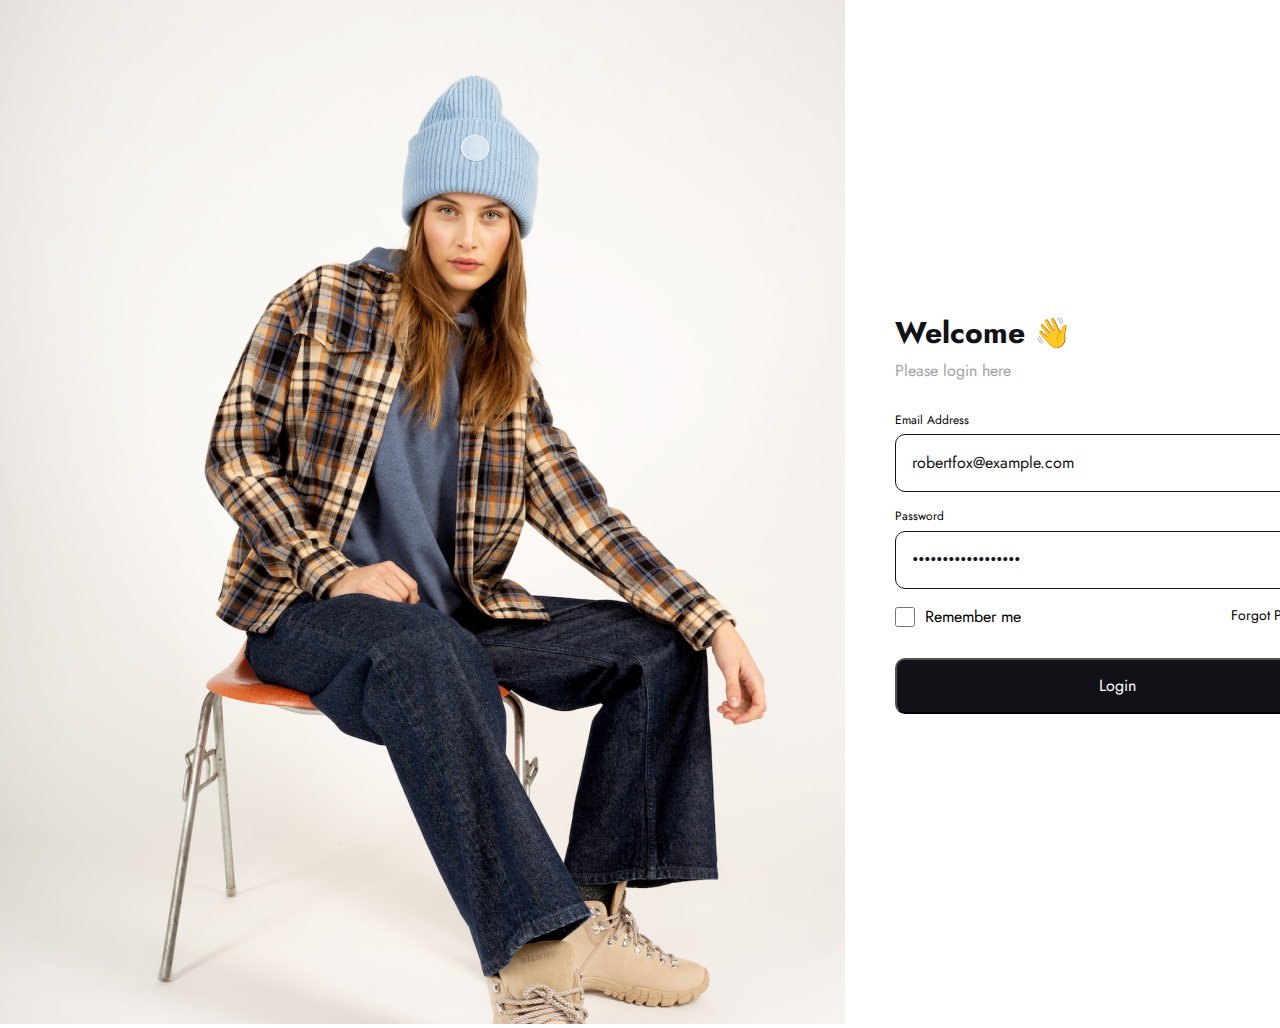
==== index.html @ acb813b8 "Сделана страница регистрации" ====
<!DOCTYPE html>
<html lang="en">
  <head>
    <meta charset="UTF-8" />
    <meta name="viewport" content="width=device-width, initial-scale=1.0" />
    <link rel="stylesheet" href="/CSS/style.css" />
    <title>Document</title>
  </head>
  <body>
    <main class="login">
      <div class="log_pic">
        <img src="./img/login.png" alt="login" />
      </div>
      <div class="login_form">
        <div class="log_text">
          <span class="log_text_1"> Welcome 👋 </span>
          <span class="log_text_2"> Please login here </span>
        </div>
        <div class="log_form">
          <div>
            <p class="email_text">Email Address</p>
            <input
              class="email"
              type="email"
              placeholder="robertfox@example.com"
            />
          </div>
          <div>
            <p class="email_text">Password</p>
            <input
              class="email" id="password"
              type="password"
              placeholder="••••••••••••••••••"
            />
          </div>
          <div class="check">
            <div class="checkbox">
            <input type="checkbox" id="input_check"/>
            <p>Remember me</p>
            </div>
            <p class="forgotpass">Forgot Password?</p>
          </div>
        </div>
        <div>
          <button class="btn"><p class="btn_text">Login</p></button>
        </div>
      </div>
    </main>
    <script src="/JS/script.js"></script>
  </body>
</html>
---- CSS/style.css ----
@import url("https://fonts.googleapis.com/css2?family=Jost:ital,wght@0,100..900;1,100..900&family=Open+Sans:ital,wght@0,300..800;1,300..800&display=swap");
@import url("https://fonts.googleapis.com/css2?family=Jost:ital,wght@0,100..900;1,100..900&family=Open+Sans:ital,wght@0,300..800;1,300..800&family=Poppins:ital,wght@0,100;0,200;0,300;0,400;0,500;0,600;0,700;0,800;0,900;1,100;1,200;1,300;1,400;1,500;1,600;1,700;1,800;1,900&display=swap");

* {
  margin: 0;
  padding: 0;
  font-style: normal;
}

.login {
  display: flex;
  flex-direction: row;
  width: 1440px;
  height: 1024px;
  justify-content: flex-start;
  background-color: white;
}

.log_pic {
  width: 845px;
  height: 1024px;
}

.login_form {
  display: flex;
  flex-direction: column;
  width: 445px;
  height: 403px;
  margin-top: 311px;
  margin-left: 50px;
  gap: 30px;
  justify-content: space-between;
}

.log_text {
  display: flex;
  width: 100%;
  height: 71px;
  gap: 5px;
  flex-direction: column;
}

.log_text_1 {
  font-family: Jost;
  font-size: 30px;
  font-weight: 700;
  line-height: 43.35px;
  text-align: left;
  text-underline-position: from-font;
  text-decoration-skip-ink: none;
  color: #131118;
}

.log_text_2 {
  font-family: Jost;
  font-size: 16px;
  font-weight: 400;
  line-height: 23.12px;
  text-align: left;
  text-underline-position: from-font;
  text-decoration-skip-ink: none;
  color: #a4a1aa;
}

.log_form {
  display: flex;
  width: 445px;
  height: 216px;
  gap: 16px;
  flex-direction: column;
  justify-content: flex-start;
}

.email_text {
  font-family: Jost;
  font-size: 12px;
  font-weight: 400;
  line-height: 17.34px;
  text-align: left;
  text-underline-position: from-font;
  text-decoration-skip-ink: none;
  margin-bottom: 0px;
}

.email {
  width: 445px;
  height: 56px;
  margin-top: 5px;
  border-radius: 10px;
  border: 1px solid #131118;
}

.email::placeholder {
  font-family: Jost;
  font-size: 16px;
  font-weight: 400;
  line-height: 23.12px;
  text-align: left;
  text-underline-position: from-font;
  text-decoration-skip-ink: none;
  color: #131118;
  padding: 16px 16px 17px 16px;
}

#password::placeholder {
  font-family: Poppins;
  font-size: 16px;
  font-weight: 400;
  line-height: 24px;
  text-align: left;
  text-underline-position: from-font;
  text-decoration-skip-ink: none;
  color: #131118;
}

.check {
  display: flex;
  width: 100%;
  height: 24px;
  flex-direction: row;
  justify-content: space-between;
}

.checkbox {
  display: flex;
  width: 150px;
  height: 24px;
  padding: 0px 16px 0px 0px;
  gap: 10px;
  align-items: center;
  font-family: Jost;
  font-size: 16px;
  font-weight: 400;
  line-height: 23.12px;
  text-align: left;
  text-underline-position: from-font;
  text-decoration-skip-ink: none;
}

#input_check {
  width: 20px;
  height: 20px;
}
#input_check:checked{
  accent-color: #131118;
}

.forgotpass {
  font-family: Jost;
  font-size: 14px;
  font-weight: 400;
  line-height: 20.23px;
  text-align: right;
  text-underline-position: from-font;
  text-decoration-skip-ink: none;
}

.btn {
  display: flex;
  width: 445px;
  height: 56px;
  gap: 10px;
  border-radius: 10px;
  background-color: #131118;
  justify-content: center;
  align-items: center;
}

.btn_text {
  padding: 20px;
  font-family: Jost;
  font-size: 16px;
  font-weight: 400;
  line-height: 23.12px;
  text-align: left;
  text-underline-position: from-font;
  text-decoration-skip-ink: none;
  color: white;
}
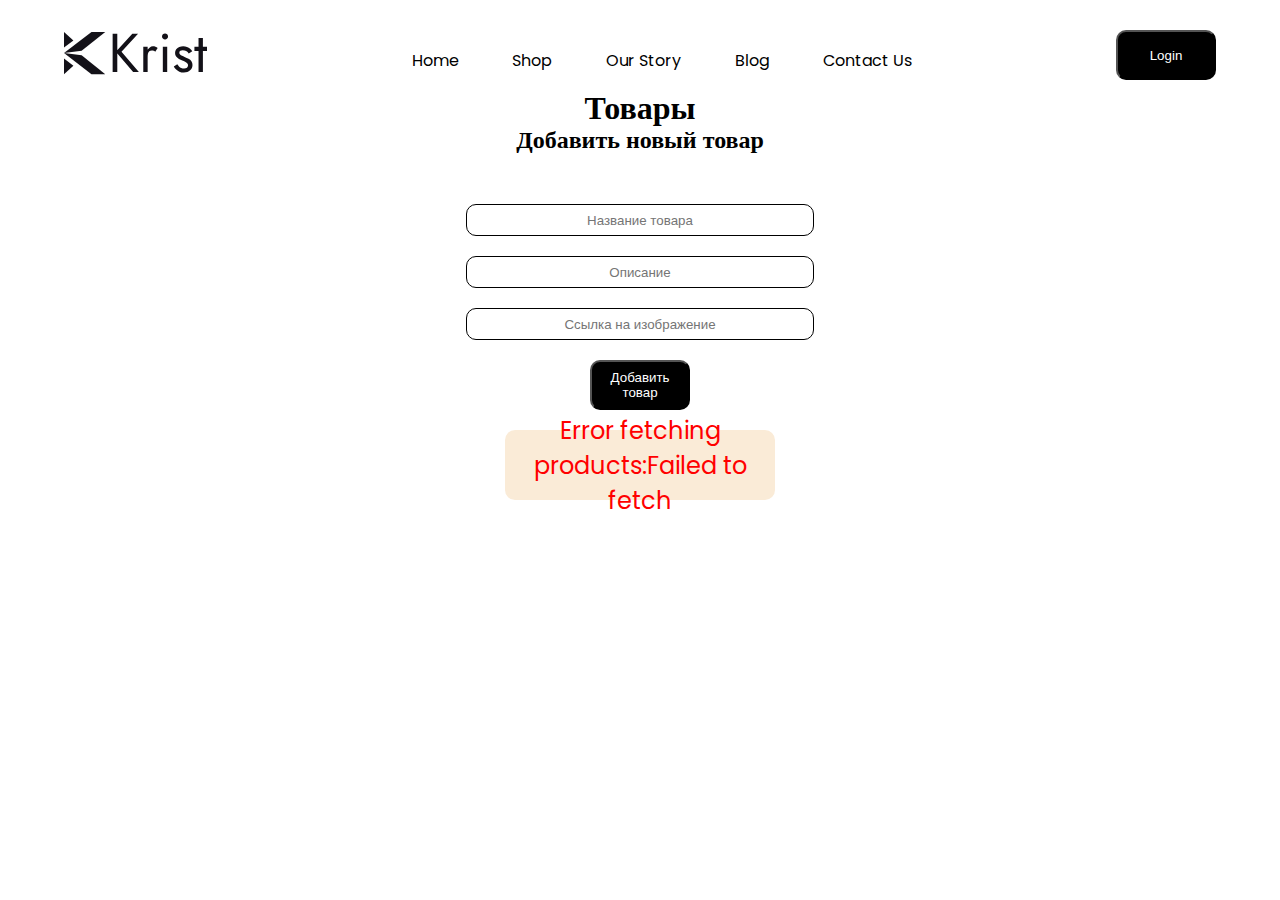
==== commit 964c26a0: "Сделана часть работы" ====
--- a/index.html
+++ b/index.html
@@ -7,45 +7,59 @@
     <title>Document</title>
   </head>
   <body>
-    <main class="login">
-      <div class="log_pic">
-        <img src="./img/login.png" alt="login" />
-      </div>
-      <div class="login_form">
-        <div class="log_text">
-          <span class="log_text_1"> Welcome 👋 </span>
-          <span class="log_text_2"> Please login here </span>
+    <main>
+      <header>
+        <div>
+          <a href="#"><img src="/img/Logo + Text.svg" alt="logo" /></a>
         </div>
-        <div class="log_form">
-          <div>
-            <p class="email_text">Email Address</p>
-            <input
-              class="email"
-              type="email"
-              placeholder="robertfox@example.com"
-            />
-          </div>
-          <div>
-            <p class="email_text">Password</p>
-            <input
-              class="email" id="password"
-              type="password"
-              placeholder="••••••••••••••••••"
-            />
-          </div>
-          <div class="check">
-            <div class="checkbox">
-            <input type="checkbox" id="input_check"/>
-            <p>Remember me</p>
-            </div>
-            <p class="forgotpass">Forgot Password?</p>
-          </div>
+        <div class="header_menu">
+          <a href="/html/login.html">Home</a>
+          <a href="">Shop</a>
+          <a href="">Our Story</a>
+          <a href="">Blog</a>
+          <a href="">Contact Us</a>
         </div>
-        <div>
-          <button class="btn"><p class="btn_text">Login</p></button>
+        <div class="log">
+          <a href=""><img src="" alt="" /></a
+          ><a href=""><img src="" alt="" /></a
+          ><a href=""><img src="" alt="" /></a>
+          <button
+            class="btn_login"
+            onclick="document.location='html/login.html'"
+          >
+            Login
+          </button>
         </div>
-      </div>
+      </header>
+      <section class="products">
+        <h1>Товары</h1>
+        <h2>Добавить новый товар</h2>
+        <form id="product_form">
+          <input
+            type="text"
+            id="productName"
+            placeholder="Название товара"
+            required
+          />
+          <input
+            type="text"
+            id="productDescription"
+            placeholder="Описание"
+            required
+          />
+          <input
+            type="text"
+            id="productImage"
+            placeholder="Ссылка на изображение"
+            required
+          />
+          <button type="submit" class="btn_login">Добавить товар</button>
+        </form>
+        <div id="message" style="display: none"></div>
+        <div id="product_list"></div>
+      </section>
+      <footer></footer>
     </main>
-    <script src="/JS/script.js"></script>
+    <script src="/JS/main.js"></script>
   </body>
 </html>
--- a/CSS/style.css
+++ b/CSS/style.css
@@ -1,4 +1,3 @@
-@import url("https://fonts.googleapis.com/css2?family=Jost:ital,wght@0,100..900;1,100..900&family=Open+Sans:ital,wght@0,300..800;1,300..800&display=swap");
 @import url("https://fonts.googleapis.com/css2?family=Jost:ital,wght@0,100..900;1,100..900&family=Open+Sans:ital,wght@0,300..800;1,300..800&family=Poppins:ital,wght@0,100;0,200;0,300;0,400;0,500;0,600;0,700;0,800;0,900;1,100;1,200;1,300;1,400;1,500;1,600;1,700;1,800;1,900&display=swap");
 
 * {
@@ -7,173 +6,165 @@
   font-style: normal;
 }
 
-.login {
+body {
+  display: flex;
+  max-width: 1440px;
+  flex-direction: column;
+  max-height: 100%;
+}
+
+main {
+  max-width: 1440px;
+  display: flex;
+  flex-direction: column;
+  justify-content: flex-start;
+  align-items: center;
+}
+
+header {
+  display: flex;
+  width: 90%;
+  height: 70px;
+  flex-direction: row;
+  justify-content: space-between;
+  align-items: center;
+  margin-top: 20px;
+}
+
+.header_menu {
   display: flex;
   flex-direction: row;
-  width: 1440px;
-  height: 1024px;
-  justify-content: flex-start;
-  background-color: white;
+  width: 500px;
+  height: 100%;
+  align-items: center;
+  justify-content: space-between;
+  gap: 30px;
+  margin-top: 10px;
 }
 
-.log_pic {
-  width: 845px;
-  height: 1024px;
+.header_menu > a {
+  text-decoration: none;
+  color: black;
+  font-size: 16px;
+  font-weight: 400;
+  font-family: Poppins;
 }
 
-.login_form {
+.log {
+  display: flex;
+  flex-direction: row;
+  justify-content: space-between;
+  align-items: center;
+}
+
+.btn_login {
+  display: flex;
+  width: 100px;
+  height: 50px;
+  background-color: black;
+  color: white;
+  align-items: center;
+  justify-content: center;
+  border-radius: 10px;
+}
+
+.products {
+  display: flex;
+  flex-wrap: wrap;
+  width: 100%;
+  justify-content: center;
+  flex-direction: column;
+  align-items: center;
+}
+
+#product_form {
+  display: flex;
+  width: 90%;
+  flex-direction: column;
+  margin-top: 50px;
+  gap: 20px;
+  align-items: center;
+}
+
+#product_form > input {
+  display: flex;
+  border: 1px solid black;
+  width: 30%;
+  height: 30px;
+  text-align: center;
+  border-radius: 10px;
+}
+
+#product_list {
+  display: flex;
+  flex-wrap: wrap;
+  width: 90%;
+  justify-content: center;
+  margin-top: 50px;
+  gap: 50px;
+  margin-bottom: 50px;
+}
+
+.product {
   display: flex;
   flex-direction: column;
-  width: 445px;
-  height: 403px;
-  margin-top: 311px;
-  margin-left: 50px;
-  gap: 30px;
-  justify-content: space-between;
+  flex-wrap: wrap;
+  background-color: white;
+  width: 200px;
+  height: 100%;
+  align-items: center;
+  justify-content: center;
+  gap: 10px;
 }
 
-.log_text {
-  display: flex;
-  width: 100%;
-  height: 71px;
-  gap: 5px;
-  flex-direction: column;
+.product img {
+  max-width: 100%;
 }
 
-.log_text_1 {
-  font-family: Jost;
-  font-size: 30px;
-  font-weight: 700;
-  line-height: 43.35px;
-  text-align: left;
-  text-underline-position: from-font;
-  text-decoration-skip-ink: none;
-  color: #131118;
+.product h3 {
+  color: blue;
+  margin: 10px 0;
+  text-align: center;
+  font-family: Poppins;
+  font-size: 24px;
 }
 
-.log_text_2 {
-  font-family: Jost;
+.product p {
+  text-align: center;
+  font-family: Poppins;
   font-size: 16px;
-  font-weight: 400;
-  line-height: 23.12px;
-  text-align: left;
-  text-underline-position: from-font;
-  text-decoration-skip-ink: none;
-  color: #a4a1aa;
 }
 
-.log_form {
-  display: flex;
-  width: 445px;
-  height: 216px;
-  gap: 16px;
-  flex-direction: column;
-  justify-content: flex-start;
-}
-
-.email_text {
-  font-family: Jost;
-  font-size: 12px;
-  font-weight: 400;
-  line-height: 17.34px;
-  text-align: left;
-  text-underline-position: from-font;
-  text-decoration-skip-ink: none;
-  margin-bottom: 0px;
-}
-
-.email {
-  width: 445px;
-  height: 56px;
-  margin-top: 5px;
+#message {
+  padding: 10px;
+  width: 250px;
+  height: 50px;
+  font-size: 24px;
+  font-family: Poppins;
+  margin-top: 20px;
+  text-align: center;
   border-radius: 10px;
-  border: 1px solid #131118;
-}
-
-.email::placeholder {
-  font-family: Jost;
-  font-size: 16px;
-  font-weight: 400;
-  line-height: 23.12px;
-  text-align: left;
-  text-underline-position: from-font;
-  text-decoration-skip-ink: none;
-  color: #131118;
-  padding: 16px 16px 17px 16px;
-}
-
-#password::placeholder {
-  font-family: Poppins;
-  font-size: 16px;
-  font-weight: 400;
-  line-height: 24px;
-  text-align: left;
-  text-underline-position: from-font;
-  text-decoration-skip-ink: none;
-  color: #131118;
-}
-
-.check {
-  display: flex;
-  width: 100%;
-  height: 24px;
-  flex-direction: row;
-  justify-content: space-between;
-}
-
-.checkbox {
-  display: flex;
-  width: 150px;
-  height: 24px;
-  padding: 0px 16px 0px 0px;
-  gap: 10px;
-  align-items: center;
-  font-family: Jost;
-  font-size: 16px;
-  font-weight: 400;
-  line-height: 23.12px;
-  text-align: left;
-  text-underline-position: from-font;
-  text-decoration-skip-ink: none;
-}
-
-#input_check {
-  width: 20px;
-  height: 20px;
-}
-#input_check:checked{
-  accent-color: #131118;
-}
-
-.forgotpass {
-  font-family: Jost;
-  font-size: 14px;
-  font-weight: 400;
-  line-height: 20.23px;
-  text-align: right;
-  text-underline-position: from-font;
-  text-decoration-skip-ink: none;
-}
-
-.btn {
-  display: flex;
-  width: 445px;
-  height: 56px;
-  gap: 10px;
-  border-radius: 10px;
-  background-color: #131118;
   justify-content: center;
   align-items: center;
 }
 
-.btn_text {
-  padding: 20px;
-  font-family: Jost;
-  font-size: 16px;
-  font-weight: 400;
-  line-height: 23.12px;
-  text-align: left;
-  text-underline-position: from-font;
-  text-decoration-skip-ink: none;
+#message.success {
+  background-color: antiquewhite;
+  color: green;
+}
+
+#message.error {
+  background-color: antiquewhite;
+  color: red;
+}
+
+#delete{
+  display: flex;
+  width: 100px;
+  height: 50px;
+  background-color: black;
   color: white;
-}
+  align-items: center;
+  justify-content: center;
+  border-radius: 10px;
+}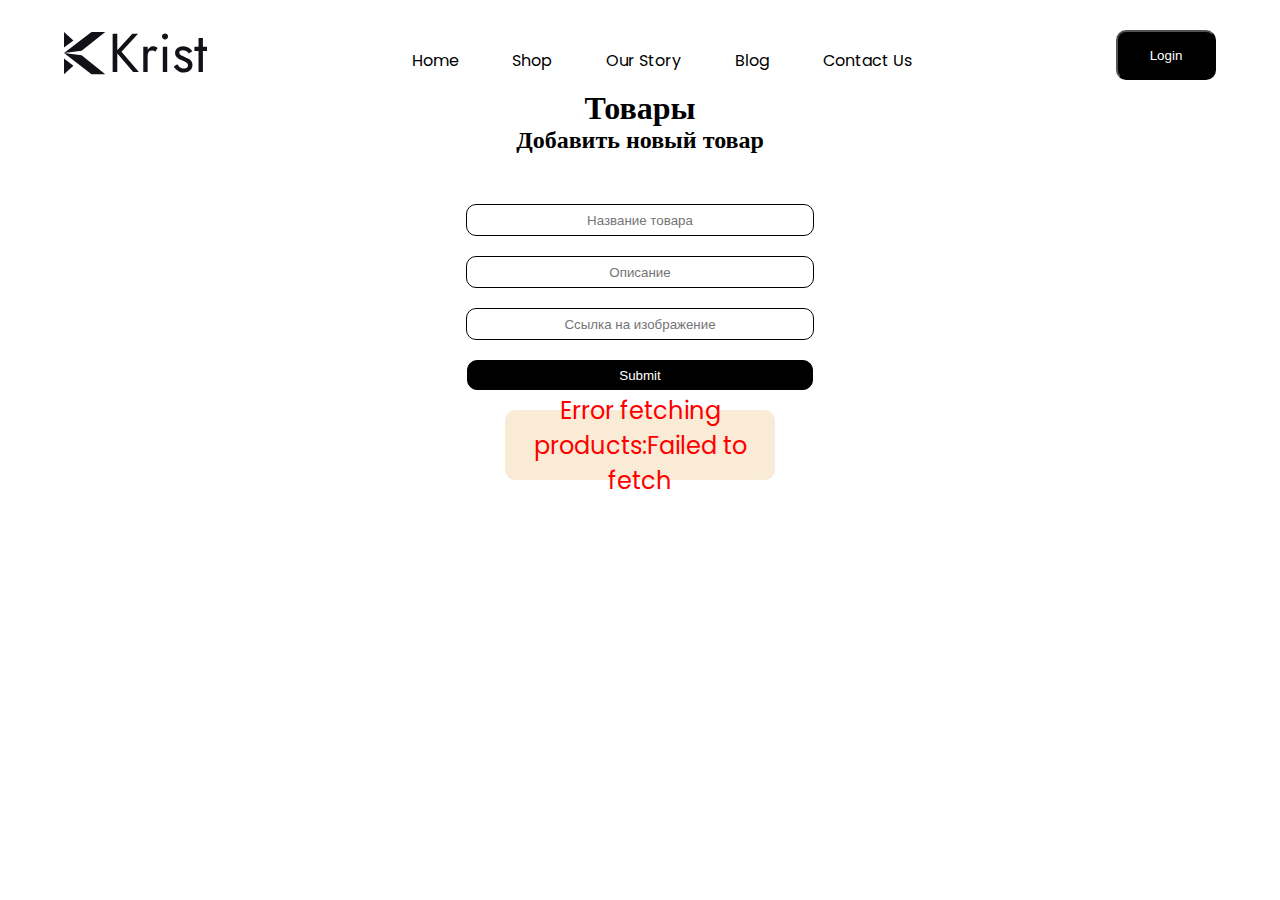
==== commit 8142f357: "Сделана функция удаления" ====
--- a/index.html
+++ b/index.html
@@ -53,9 +53,10 @@
             placeholder="Ссылка на изображение"
             required
           />
-          <button type="submit" class="btn_login">Добавить товар</button>
+          <input type="submit" class="btn_login"></input>
         </form>
         <div id="message" style="display: none"></div>
+        <div id="message_2" style="display: none"></div>
         <div id="product_list"></div>
       </section>
       <footer></footer>
--- a/CSS/style.css
+++ b/CSS/style.css
@@ -148,7 +148,27 @@
   align-items: center;
 }
 
+#message_2 {
+  padding: 10px;
+  width: 250px;
+  height: 50px;
+  font-size: 24px;
+  font-family: Poppins;
+  margin-top: 0px;
+  text-align: center;
+  border-radius: 10px;
+  justify-content: center;
+  align-items: center;
+  position: absolute;
+  top: 400px;
+}
+
 #message.success {
+  background-color: antiquewhite;
+  color: green;
+}
+
+#message_2.success {
   background-color: antiquewhite;
   color: green;
 }
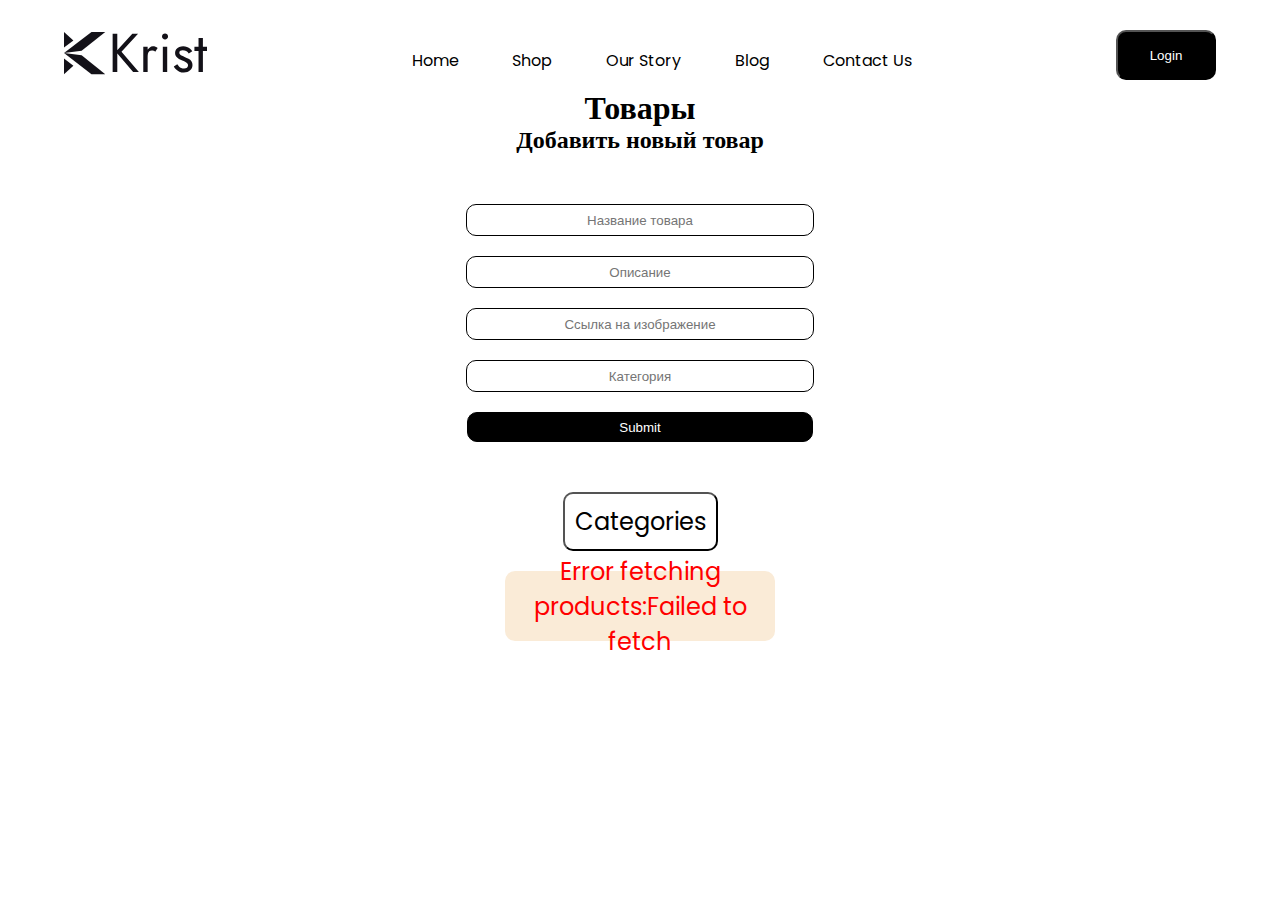
==== commit 18f768bc: "Добавлены категории" ====
--- a/index.html
+++ b/index.html
@@ -53,8 +53,19 @@
             placeholder="Ссылка на изображение"
             required
           />
+          <input
+          type="text"
+          id="productCategory"
+          placeholder="Категория"
+          required
+        />
           <input type="submit" class="btn_login"></input>
         </form>
+        <div>
+          <button id="filter">
+            <p>Categories</p>
+          </button>
+        </div>
         <div id="message" style="display: none"></div>
         <div id="message_2" style="display: none"></div>
         <div id="product_list"></div>
--- a/CSS/style.css
+++ b/CSS/style.css
@@ -110,11 +110,12 @@
   flex-direction: column;
   flex-wrap: wrap;
   background-color: white;
-  width: 200px;
+  width: 300px;
   height: 100%;
   align-items: center;
   justify-content: center;
   gap: 10px;
+  
 }
 
 .product img {
@@ -122,17 +123,26 @@
 }
 
 .product h3 {
-  color: blue;
+  color: rgb(34, 34, 177);
   margin: 10px 0;
   text-align: center;
   font-family: Poppins;
   font-size: 24px;
 }
 
+.product span {
+  text-align: center;
+  font-family: Poppins;
+  font-size: 16px;
+  text-align: justify;
+  text-align-last: center;
+}
+
 .product p {
   text-align: center;
   font-family: Poppins;
-  font-size: 16px;
+  font-size: 18px;
+  color:rgb(4, 105, 4);
 }
 
 #message {
@@ -187,4 +197,32 @@
   align-items: center;
   justify-content: center;
   border-radius: 10px;
+}
+
+#filter{
+  display: flex;
+  width: 100%;
+  height: 100%;
+  flex-direction: row;
+  font-size: 24px;
+  flex-wrap: wrap;
+  justify-content: center;
+  text-align: center;
+  margin-top: 50px;
+  padding: 10px;
+  background-color:transparent;
+  border-radius:10px;
+  font-family: Poppins;
+}
+
+#filter:hover{
+  color:rgb(4, 105, 4);
+  border:3px solid rgb(34, 34, 177);
+  cursor: pointer;
+}
+
+.cat{
+  display: flex;
+  flex-direction: column;
+  padding: 10px;
 }